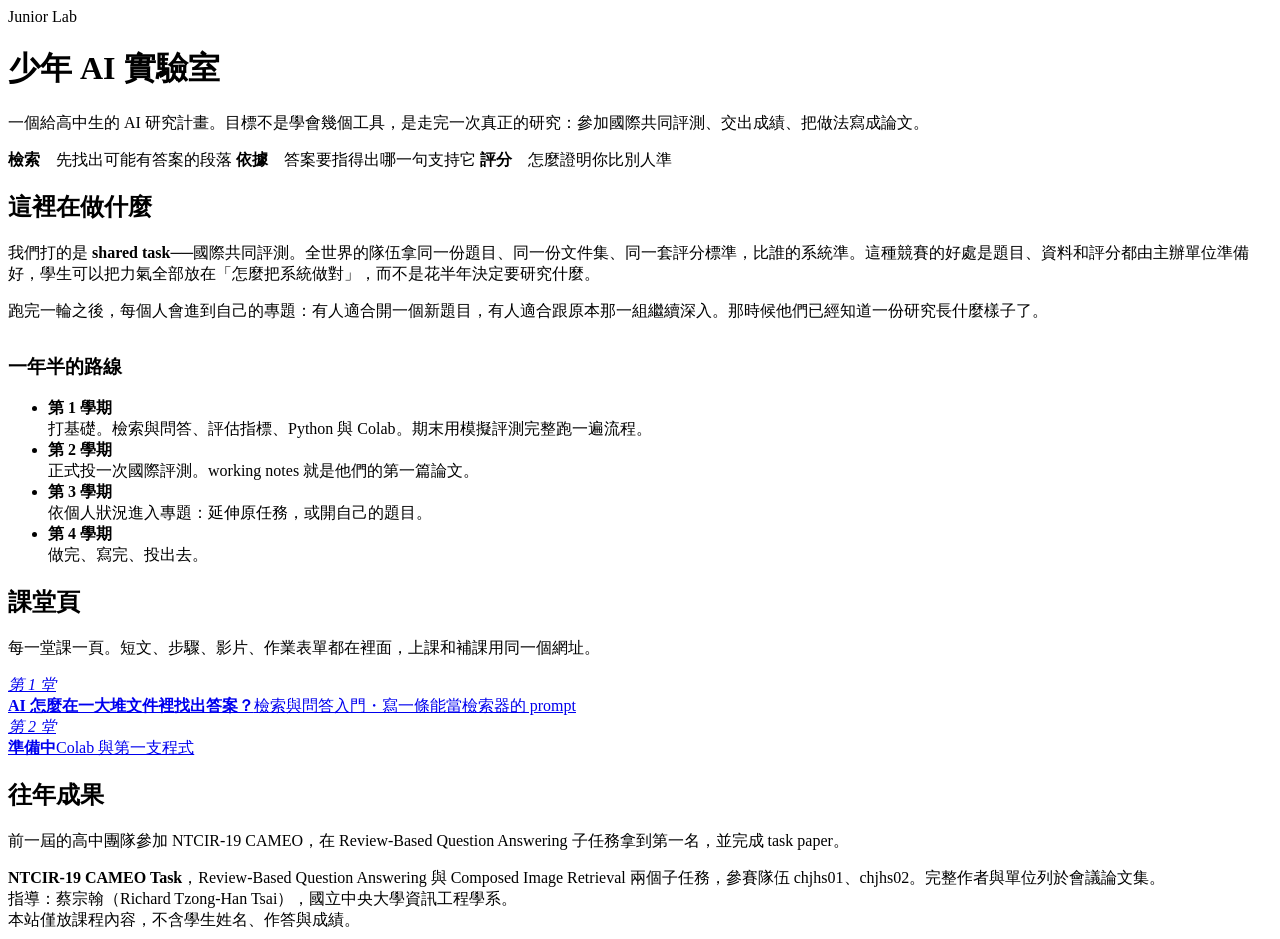
==== index.html @ f20d07a6 "Create index.html for Junior Lab project This HTML file serves as the main structure for the Junior " ====
<!doctype html>
<html lang="zh-Hant">
<head>
<meta charset="utf-8">
<meta name="viewport" content="width=device-width,initial-scale=1,viewport-fit=cover">
<meta name="robots" content="noindex, nofollow">
<title>Junior Lab — 少年 AI 實驗室</title>
<link rel="stylesheet" href="https://fonts.googleapis.com/css2?family=Noto+Sans+TC:wght@400;500;700;900&family=IBM+Plex+Mono:wght@400;600&display=swap">
<link rel="stylesheet" href="style.css">
</head>
<body>

<header class="hero">
  <div class="wrap">
    <span class="kicker">Junior Lab</span>
    <h1>少年 AI 實驗室</h1>
    <p>一個給高中生的 AI 研究計畫。目標不是學會幾個工具，是走完一次真正的研究：參加國際共同評測、交出成績、把做法寫成論文。</p>
    <div class="three">
      <span><b>檢索</b>　先找出可能有答案的段落</span>
      <span><b>依據</b>　答案要指得出哪一句支持它</span>
      <span><b>評分</b>　怎麼證明你比別人準</span>
    </div>
  </div>
</header>

<section><div class="wrap">
  <h2>這裡在做什麼</h2>
  <p class="lead">我們打的是 <strong>shared task</strong>──國際共同評測。全世界的隊伍拿同一份題目、同一份文件集、同一套評分標準，比誰的系統準。這種競賽的好處是題目、資料和評分都由主辦單位準備好，學生可以把力氣全部放在「怎麼把系統做對」，而不是花半年決定要研究什麼。</p>
  <p class="lead" style="margin-top:.8rem">跑完一輪之後，每個人會進到自己的專題：有人適合開一個新題目，有人適合跟原本那一組繼續深入。那時候他們已經知道一份研究長什麼樣子了。</p>

  <h3 style="margin-top:2rem">一年半的路線</h3>
  <ul class="road">
    <li><b>第 1 學期</b><div>打基礎。檢索與問答、評估指標、Python 與 Colab。期末用模擬評測完整跑一遍流程。</div></li>
    <li><b>第 2 學期</b><div>正式投一次國際評測。working notes 就是他們的第一篇論文。</div></li>
    <li><b>第 3 學期</b><div>依個人狀況進入專題：延伸原任務，或開自己的題目。</div></li>
    <li><b>第 4 學期</b><div>做完、寫完、投出去。</div></li>
  </ul>
</div></section>

<section><div class="wrap">
  <h2>課堂頁</h2>
  <p class="lead">每一堂課一頁。短文、步驟、影片、作業表單都在裡面，上課和補課用同一個網址。</p>
  <div class="weeks">
    <a href="w01.html"><em>第 1 堂</em><div><b>AI 怎麼在一大堆文件裡找出答案？</b><span>檢索與問答入門・寫一條能當檢索器的 prompt</span></div></a>
    <a class="soon" href="#"><em>第 2 堂</em><div><b>準備中</b><span>Colab 與第一支程式</span></div></a>
  </div>
</div></section>

<section><div class="wrap">
  <h2>往年成果</h2>
  <p class="lead">前一屆的高中團隊參加 NTCIR-19 CAMEO，在 Review-Based Question Answering 子任務拿到第一名，並完成 task paper。</p>
  <div class="cite">
    <b>NTCIR-19 CAMEO Task</b>，Review-Based Question Answering 與 Composed Image Retrieval 兩個子任務，參賽隊伍 chjhs01、chjhs02。完整作者與單位列於會議論文集。
  </div>
</div></section>

<footer><div class="wrap">
  指導：蔡宗翰（Richard Tzong-Han Tsai），國立中央大學資訊工程學系。<br>
  本站僅放課程內容，不含學生姓名、作答與成績。
</div></footer>

</body>
</html>
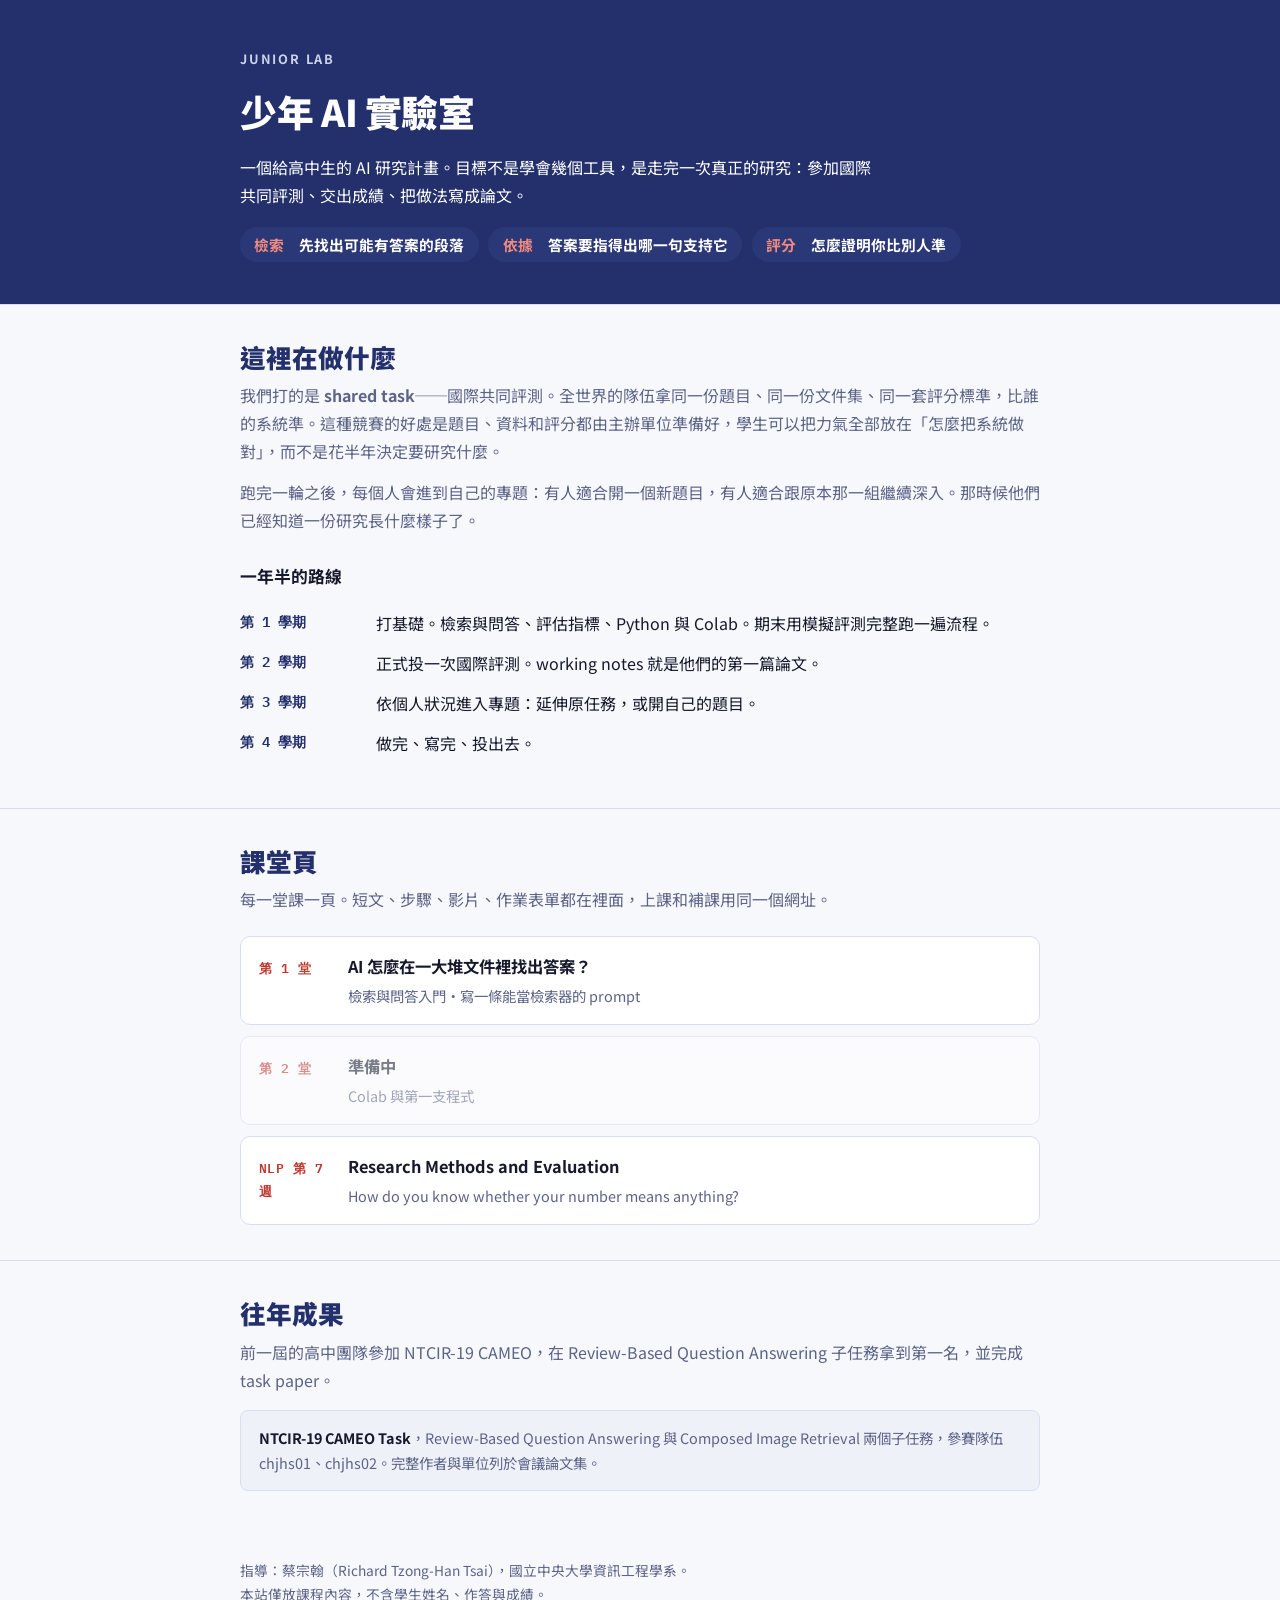
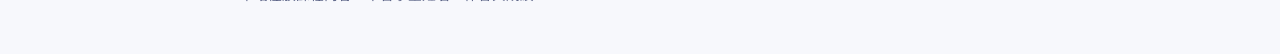
==== commit 72fd7512: "Add Week 7 page and videos; link it from the index" ====
--- a/index.html
+++ b/index.html
@@ -43,6 +43,7 @@
   <div class="weeks">
     <a href="w01.html"><em>第 1 堂</em><div><b>AI 怎麼在一大堆文件裡找出答案？</b><span>檢索與問答入門・寫一條能當檢索器的 prompt</span></div></a>
     <a class="soon" href="#"><em>第 2 堂</em><div><b>準備中</b><span>Colab 與第一支程式</span></div></a>
+    <a href="w07.html"><em>NLP 第 7 週</em><div><b>Research Methods and Evaluation</b><span>How do you know whether your number means anything?</span></div></a>
   </div>
 </div></section>
 
--- a/style.css
+++ b/style.css
@@ -0,0 +1,161 @@
+[hidden]{display:none!important}
+/* 單欄順序流程：頁首 → 三段課程帶 → 收尾；老師工具浮在右下 */
+:root{
+  --bg:#F7F8FC; --surface:#FFFFFF; --fg:#15192B; --muted:#5C6487; --line:#D9DEEF;
+  --band:#23306B; --band-fg:#FFFFFF; --band-soft:#2B3878;
+  --head:#23306B; --accent:#C0392F; --accent-fg:#FFFFFF; --gold:#23306B; --gold-soft:#EEF1F8;
+  --sans:"Noto Sans TC",system-ui,-apple-system,"PingFang TC","Microsoft JhengHei",sans-serif;
+  --mono:"IBM Plex Mono",ui-monospace,SFMono-Regular,Menlo,monospace;
+}
+@media (prefers-color-scheme:dark){:root:not([data-theme="light"]){
+  --bg:#0F1120; --surface:#171B2C; --fg:#ECEEF6; --muted:#A8B2D6; --line:#2A3150;
+  --band:#1B2454; --band-fg:#FFFFFF; --band-soft:#243063;
+  --head:#B4BEE8; --accent:#F08A7F; --accent-fg:#1A0C0D; --gold:#CBD2EA; --gold-soft:#1E2746;
+  color-scheme:dark}}
+:root[data-theme="dark"]{
+  --bg:#0F1120; --surface:#171B2C; --fg:#ECEEF6; --muted:#A8B2D6; --line:#2A3150;
+  --band:#1B2454; --band-fg:#FFFFFF; --band-soft:#243063;
+  --head:#B4BEE8; --accent:#F08A7F; --accent-fg:#1A0C0D; --gold:#CBD2EA; --gold-soft:#1E2746;
+  color-scheme:dark}
+
+*{box-sizing:border-box}
+body{background:var(--bg);color:var(--fg);font-family:var(--sans);font-size:16px;line-height:1.75;margin:0}
+.wrap{max-width:52rem;margin:0 auto;padding-left:max(16px,env(safe-area-inset-left,0px));padding-right:max(16px,env(safe-area-inset-right,0px))}
+h1,h2,h3{text-wrap:balance;line-height:1.3;margin:0}
+h1{font-size:clamp(1.6rem,5vw,2.3rem);font-weight:900;letter-spacing:-.01em}
+h2{font-size:clamp(1.25rem,3.5vw,1.6rem);font-weight:900;color:var(--head)}
+h3{font-size:1.05rem;font-weight:700}
+p{margin:0}
+a{color:inherit}
+
+/* 頁首 */
+header{background:var(--band);color:var(--band-fg)}
+header .wrap{padding-block:2.2rem 2rem;display:flex;flex-direction:column;gap:1.1rem}
+.kicker{font-size:.8rem;letter-spacing:.14em;text-transform:uppercase;color:#CBD2EA;font-weight:700}
+.three{display:flex;flex-wrap:wrap;gap:.6rem}
+.three span{background:var(--band-soft);border-radius:999px;padding:.3rem .9rem;font-weight:700;font-size:.92rem}
+.three b{color:#F08A7F}
+
+/* 導覽 */
+nav{position:sticky;top:env(safe-area-inset-top,0px);z-index:30;background:var(--surface);border-bottom:1px solid var(--line)}
+nav .wrap{padding-block:.5rem;display:flex;gap:.3rem;overflow-x:auto;scrollbar-width:none}
+nav a{flex:0 0 auto;text-decoration:none;font-size:.86rem;font-weight:700;color:var(--muted);padding:.35rem .6rem;border-radius:8px;white-space:nowrap}
+nav a:hover,nav a:focus-visible{background:var(--bg);color:var(--head)}
+
+section{border-top:1px solid var(--line)}
+section .wrap{padding-block:2.2rem}
+.stage{display:flex;align-items:baseline;gap:.7rem;flex-wrap:wrap;margin-bottom:.3rem}
+.stage em{font-style:normal;font-family:var(--mono);font-size:.82rem;font-weight:600;color:var(--accent);letter-spacing:.06em}
+.lead{color:var(--muted);margin-top:.5rem}
+
+video{width:100%;max-width:100%;border-radius:12px;display:block;margin-top:1.3rem;background:#000}
+figcaption{font-size:.82rem;color:var(--muted);margin-top:.4rem}
+
+.q{background:var(--band);color:var(--band-fg);border-radius:12px;padding:1rem 1.2rem;margin-top:1.4rem}
+.q small{display:block;font-size:.78rem;letter-spacing:.1em;color:#CBD2EA;font-weight:700;margin-bottom:.15rem}
+.q strong{font-size:clamp(1.05rem,3vw,1.3rem);font-weight:900}
+
+.psg{display:grid;gap:.6rem;margin-top:1.2rem}
+.psg li{list-style:none;display:grid;grid-template-columns:2.1rem 1fr;gap:.85rem;background:var(--surface);border:1px solid var(--line);border-radius:10px;padding:.85rem 1rem;min-width:0}
+.psg b{font-family:var(--mono);font-size:1.15rem;font-weight:600;color:var(--head);line-height:1.5}
+.psg p{min-width:0}
+
+ol.steps{margin:1.4rem 0 0;padding:0;display:grid;gap:.9rem;counter-reset:s}
+ol.steps li{list-style:none;counter-increment:s;display:grid;grid-template-columns:1.9rem 1fr;gap:.85rem;min-width:0}
+ol.steps li::before{content:counter(s);font-family:var(--mono);font-weight:600;color:var(--accent-fg);background:var(--accent);width:1.9rem;height:1.9rem;border-radius:50%;display:grid;place-items:center;font-size:.95rem}
+ol.steps h3{margin-bottom:.1rem}
+ol.steps p{color:var(--muted);font-size:.95rem}
+
+.rule{background:var(--gold-soft);border-radius:10px;padding:.8rem 1rem;margin-top:1.2rem;font-weight:700;color:var(--gold);font-size:.95rem}
+
+.cta{display:inline-flex;align-items:center;gap:.5rem;margin-top:1.4rem;background:var(--accent);color:var(--accent-fg);text-decoration:none;font-weight:900;padding:.8rem 1.4rem;border-radius:10px;font-size:1.02rem}
+.cta:hover,.cta:focus-visible{filter:brightness(1.08)}
+
+table{width:100%;border-collapse:collapse;margin-top:1.2rem;font-size:.9rem}
+.tw{overflow-x:auto}
+th{background:var(--band);color:var(--band-fg);text-align:left;padding:.55rem .7rem;font-size:.85rem;white-space:nowrap}
+td{border:1px solid var(--line);padding:.6rem .7rem;vertical-align:top}
+td:first-child{font-weight:700;color:var(--head);white-space:nowrap}
+
+.four{margin:1.3rem 0 0;padding-left:1.3rem;display:grid;gap:.4rem}
+.four li{font-weight:700}
+
+/* 老師工具 */
+#tools{position:fixed;right:max(14px,env(safe-area-inset-right,0px));bottom:calc(14px + env(safe-area-inset-bottom,0px));z-index:50;display:flex;flex-direction:column;align-items:flex-end;gap:.6rem}
+#panel{background:var(--surface);border:1px solid var(--line);border-radius:14px;padding:1rem;box-shadow:0 12px 34px rgba(16,18,27,.22);width:min(19rem,calc(100vw - 28px));display:grid;gap:.9rem}
+#clock{font-family:var(--mono);font-size:3.1rem;font-weight:600;text-align:center;line-height:1;font-variant-numeric:tabular-nums;color:var(--head)}
+#clock.low{color:var(--accent)}
+.row{display:flex;gap:.45rem;flex-wrap:wrap}
+button{font-family:inherit;font-size:.9rem;font-weight:700;border-radius:9px;border:1px solid var(--line);background:var(--bg);color:var(--fg);padding:.5rem .85rem;cursor:pointer;flex:1 1 auto}
+button:hover,button:focus-visible{border-color:var(--head)}
+button.pri{background:var(--accent);color:var(--accent-fg);border-color:transparent}
+#draw{font-family:var(--mono);font-size:3.1rem;font-weight:600;text-align:center;line-height:1;color:var(--accent)}
+#drawn{font-size:.8rem;color:var(--muted);text-align:center;min-height:1.2em}
+.toggle{background:var(--band);color:var(--band-fg);border:none;border-radius:999px;padding:.6rem 1.1rem;box-shadow:0 8px 22px rgba(16,18,27,.26);flex:0 0 auto}
+footer .wrap{padding-block:2rem 3rem;color:var(--muted);font-size:.86rem}
+@media (prefers-reduced-motion:no-preference){#draw{transition:opacity .12s}}
+
+/* 首頁 */
+.hero .wrap{padding-block:3rem 2.6rem;display:flex;flex-direction:column;gap:1.1rem}
+.hero p{max-width:40rem}
+.weeks{display:grid;gap:.7rem;margin-top:1.4rem}
+.weeks a{display:grid;grid-template-columns:4.6rem 1fr;gap:1rem;align-items:baseline;text-decoration:none;background:var(--surface);border:1px solid var(--line);border-radius:10px;padding:.95rem 1.1rem;min-width:0}
+.weeks a:hover,.weeks a:focus-visible{border-color:var(--head)}
+.weeks em{font-style:normal;font-family:var(--mono);font-size:.8rem;font-weight:600;color:var(--accent);letter-spacing:.04em}
+.weeks b{font-size:1.02rem;display:block}
+.weeks span{color:var(--muted);font-size:.9rem}
+.weeks .soon{opacity:.55;pointer-events:none}
+.road{display:grid;gap:.75rem;margin-top:1.3rem;padding:0;list-style:none}
+.road li{display:grid;grid-template-columns:7.5rem 1fr;gap:1rem;min-width:0}
+.road b{font-family:var(--mono);font-size:.85rem;font-weight:600;color:var(--head)}
+.cite{background:var(--gold-soft);border:1px solid var(--line);border-radius:8px;padding:.9rem 1.1rem;margin-top:1rem;font-size:.9rem;color:var(--muted)}
+.cite b{color:var(--fg)}
+.back{display:inline-block;margin-bottom:.4rem;font-size:.85rem;color:#CBD2EA;text-decoration:none;font-weight:700}
+.back:hover{text-decoration:underline}
+
+/* ===== 投影模式 ===== */
+body.pres{overflow:hidden;font-size:19px}
+body.pres>header,body.pres>nav,body.pres>footer{display:none}
+body.pres section{position:fixed;inset:0;border-top:0;display:none;overflow-y:auto;z-index:20;background:var(--bg)}
+body.pres section.on{display:block}
+body.pres section>.wrap{max-width:62rem;min-height:100dvh;display:flex;flex-direction:column;justify-content:center;padding-block:3rem 5.5rem}
+body.pres h2{font-size:clamp(1.9rem,4.4vw,3rem)}
+body.pres .stage em{font-size:1rem}
+body.pres .q strong{font-size:clamp(1.35rem,3.4vw,2.1rem)}
+body.pres video{width:auto;max-width:100%;max-height:58dvh;margin:1.1rem auto 0}
+body.pres figcaption{text-align:center}
+body.pres .psg li{padding:.7rem 1rem}
+body.pres .steps li{padding-block:.5rem}
+body.pres #tools{display:none}
+#presbar{position:fixed;left:50%;transform:translateX(-50%);bottom:max(14px,env(safe-area-inset-bottom,0px));z-index:60;display:none;gap:.4rem;align-items:center;background:var(--surface);border:1px solid var(--line);border-radius:999px;padding:.35rem .5rem;box-shadow:0 6px 24px rgba(0,0,0,.18)}
+body.pres #presbar{display:flex}
+#presbar button{font:inherit;font-size:.9rem;font-weight:700;border:0;background:transparent;color:var(--fg);padding:.3rem .7rem;border-radius:999px;cursor:pointer}
+#presbar button:hover{background:var(--bg)}
+#presbar .pri{background:var(--head);color:#fff}
+#presnum{font-family:var(--mono);font-size:.85rem;color:var(--muted);padding-inline:.3rem}
+.brk{display:none}
+
+/* 號次表 */
+.rosh{margin-top:1.4rem;color:var(--head);font-size:1.05rem}
+.roster{display:grid;grid-template-columns:repeat(5,1fr);gap:.6rem;margin:.9rem 0 0;padding:0}
+.roster li{list-style:none;background:var(--gold-soft);border:1px solid var(--line);border-radius:10px;padding:.9rem .4rem;text-align:center;min-width:0}
+.roster b{display:block;font-family:var(--mono);font-size:2rem;font-weight:600;color:var(--head);line-height:1.1}
+.roster span{display:block;margin-top:.3rem;font-size:.9rem;color:var(--muted);white-space:nowrap;overflow:hidden;text-overflow:ellipsis}
+@media (max-width:560px){.roster{grid-template-columns:repeat(3,1fr)}}
+body.pres .roster b{font-size:2.6rem}
+body.pres .roster span{font-size:1.05rem}
+
+/* QR */
+.qrbig{display:flex;gap:1.3rem;align-items:center;background:var(--surface);border:1px solid var(--line);border-radius:14px;padding:1.1rem 1.2rem;margin-top:1.4rem;flex-wrap:wrap}
+.qrbig>div{flex:1 1 18rem;min-width:0}
+.qrbig .qrimg{width:9rem;height:9rem;flex:0 0 auto;image-rendering:pixelated;background:#fff;border-radius:8px}
+.qrbig strong{display:block;font-size:1.15rem;color:var(--head)}
+.qrbig p{margin-top:.35rem;color:var(--muted);font-size:.95rem}
+.qrbig code{display:inline-block;margin-top:.5rem;font-family:var(--mono);font-size:.85rem;color:var(--fg);background:var(--bg);border:1px solid var(--line);border-radius:6px;padding:.15rem .5rem}
+.qrsmall{position:absolute;top:1.6rem;right:max(16px,env(safe-area-inset-right,0px));display:grid;justify-items:center;gap:.2rem;text-decoration:none;background:#fff;border-radius:10px;padding:.45rem .45rem .3rem}
+.qrsmall .qrimg{width:4.6rem;height:4.6rem;display:block;image-rendering:pixelated}
+.qrsmall span{font-size:.7rem;font-weight:700;color:#23306B;letter-spacing:.08em}
+header .wrap{position:relative}
+@media (max-width:720px){.qrsmall{display:none}}
+body.pres .qrbig .qrimg{width:13rem;height:13rem}
+body.pres .qrbig strong{font-size:1.5rem}
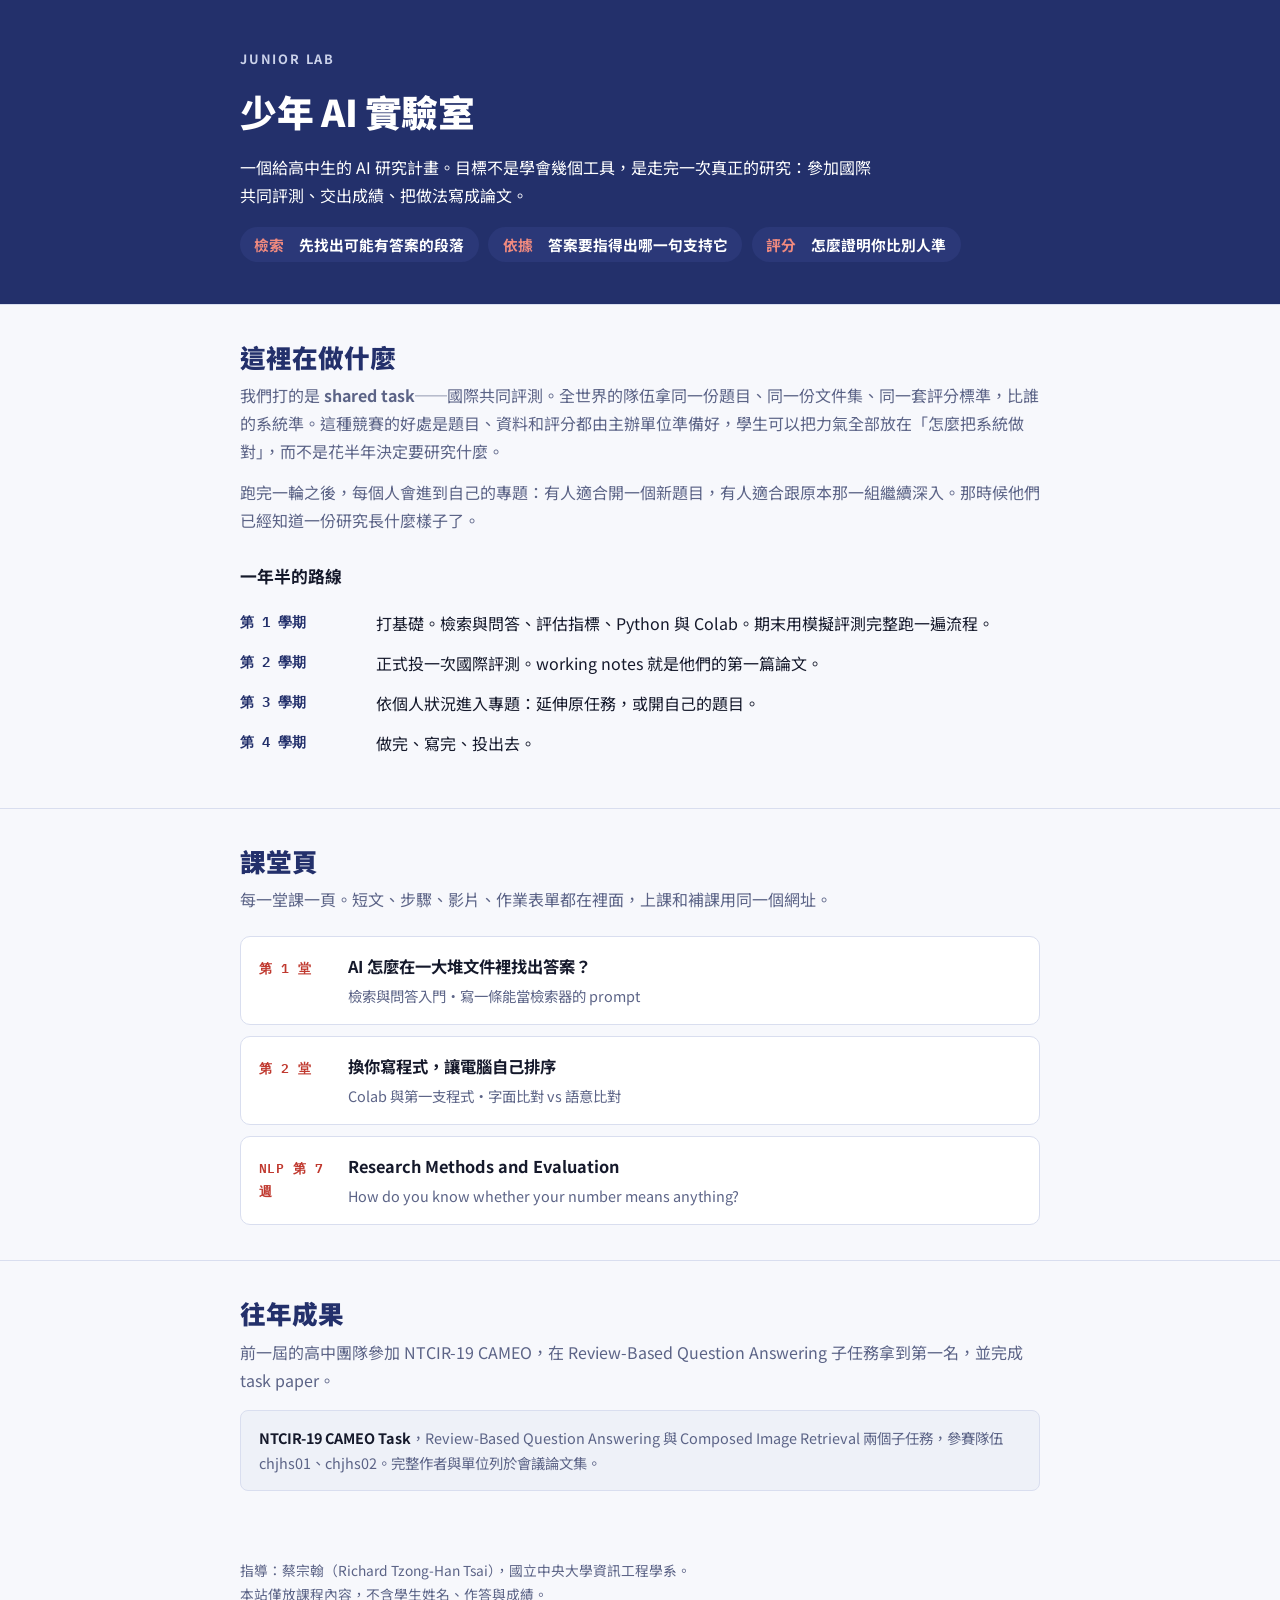
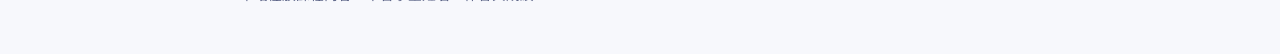
==== commit 8f8e7bb6: "Add files via upload Add week 2 lesson page and Colab notebook" ====
--- a/index.html
+++ b/index.html
@@ -42,7 +42,7 @@
   <p class="lead">每一堂課一頁。短文、步驟、影片、作業表單都在裡面，上課和補課用同一個網址。</p>
   <div class="weeks">
     <a href="w01.html"><em>第 1 堂</em><div><b>AI 怎麼在一大堆文件裡找出答案？</b><span>檢索與問答入門・寫一條能當檢索器的 prompt</span></div></a>
-    <a class="soon" href="#"><em>第 2 堂</em><div><b>準備中</b><span>Colab 與第一支程式</span></div></a>
+    <a href="w02.html"><em>第 2 堂</em><div><b>換你寫程式，讓電腦自己排序</b><span>Colab 與第一支程式・字面比對 vs 語意比對</span></div></a>
     <a href="w07.html"><em>NLP 第 7 週</em><div><b>Research Methods and Evaluation</b><span>How do you know whether your number means anything?</span></div></a>
   </div>
 </div></section>
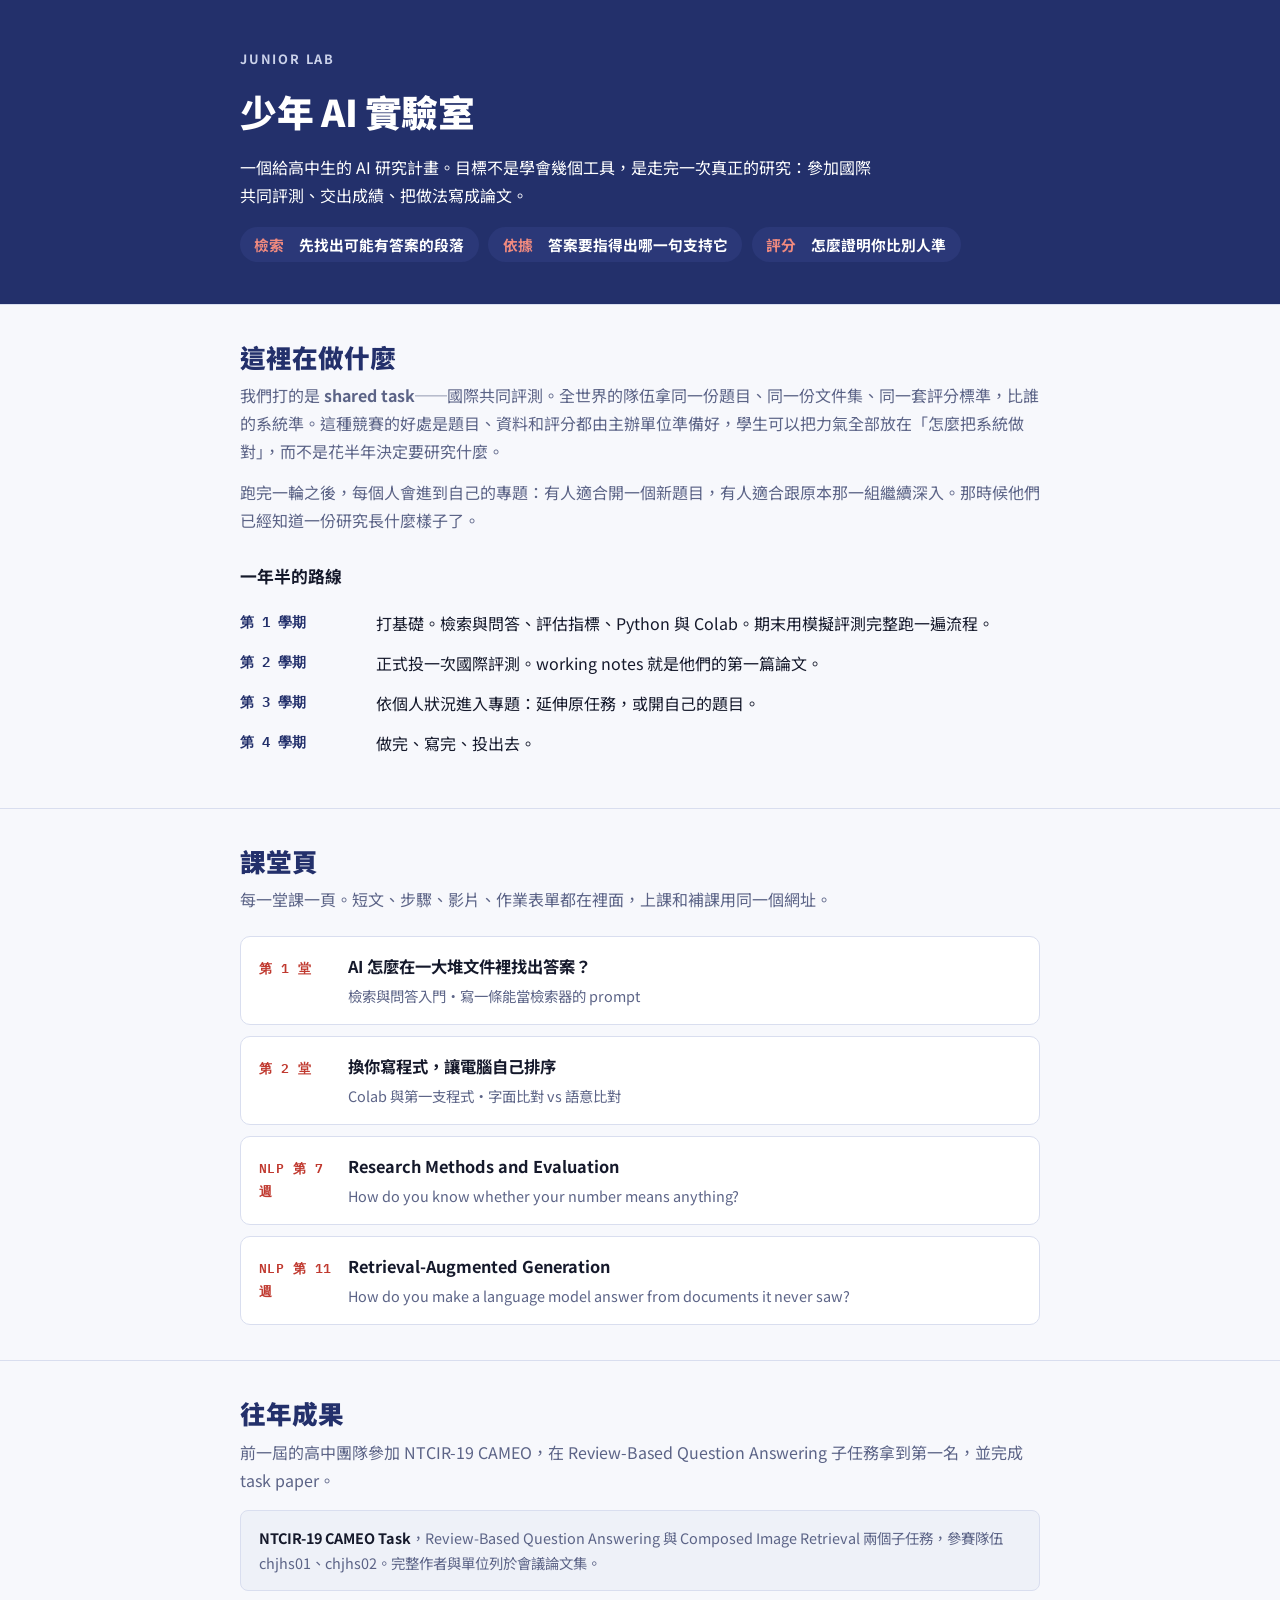
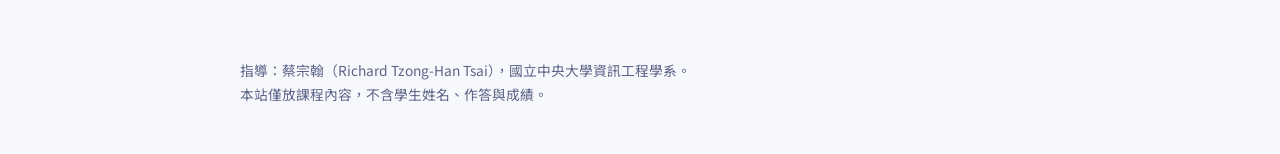
==== commit 30fa450f: "Add files via upload" ====
--- a/index.html
+++ b/index.html
@@ -44,6 +44,7 @@
     <a href="w01.html"><em>第 1 堂</em><div><b>AI 怎麼在一大堆文件裡找出答案？</b><span>檢索與問答入門・寫一條能當檢索器的 prompt</span></div></a>
     <a href="w02.html"><em>第 2 堂</em><div><b>換你寫程式，讓電腦自己排序</b><span>Colab 與第一支程式・字面比對 vs 語意比對</span></div></a>
     <a href="w07.html"><em>NLP 第 7 週</em><div><b>Research Methods and Evaluation</b><span>How do you know whether your number means anything?</span></div></a>
+    <a href="w11.html"><em>NLP 第 11 週</em><div><b>Retrieval-Augmented Generation</b><span>How do you make a language model answer from documents it never saw?</span></div></a>
   </div>
 </div></section>
 
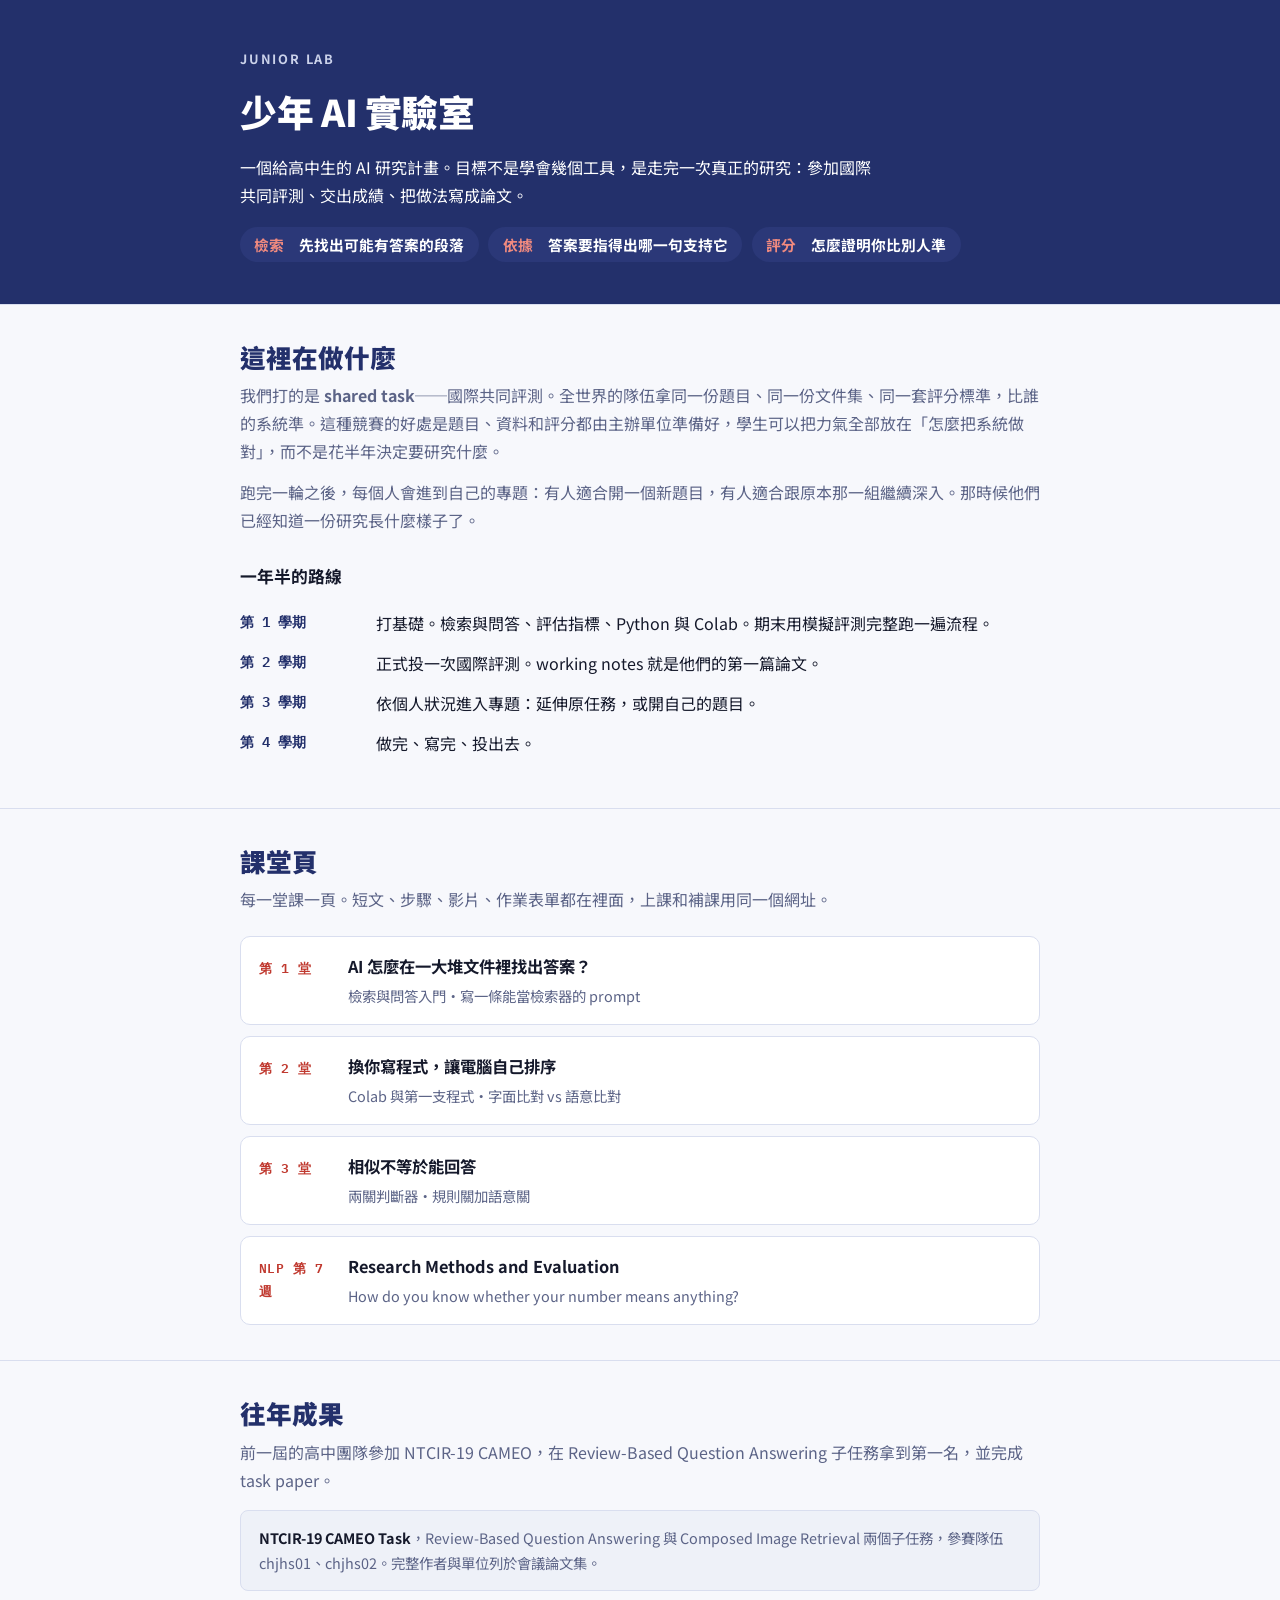
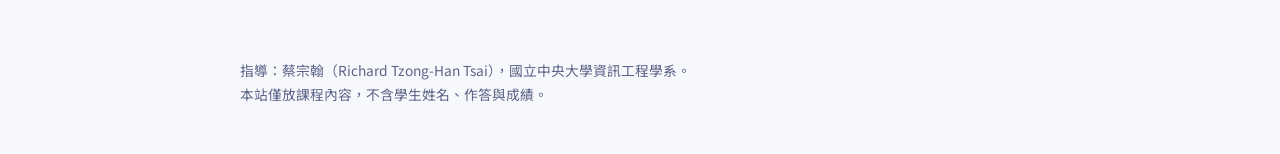
==== commit be9a8807: "Add files via upload" ====
--- a/index.html
+++ b/index.html
@@ -43,8 +43,8 @@
   <div class="weeks">
     <a href="w01.html"><em>第 1 堂</em><div><b>AI 怎麼在一大堆文件裡找出答案？</b><span>檢索與問答入門・寫一條能當檢索器的 prompt</span></div></a>
     <a href="w02.html"><em>第 2 堂</em><div><b>換你寫程式，讓電腦自己排序</b><span>Colab 與第一支程式・字面比對 vs 語意比對</span></div></a>
+    <a href="w03.html"><em>第 3 堂</em><div><b>相似不等於能回答</b><span>兩關判斷器・規則關加語意關</span></div></a>
     <a href="w07.html"><em>NLP 第 7 週</em><div><b>Research Methods and Evaluation</b><span>How do you know whether your number means anything?</span></div></a>
-    <a href="w11.html"><em>NLP 第 11 週</em><div><b>Retrieval-Augmented Generation</b><span>How do you make a language model answer from documents it never saw?</span></div></a>
   </div>
 </div></section>
 
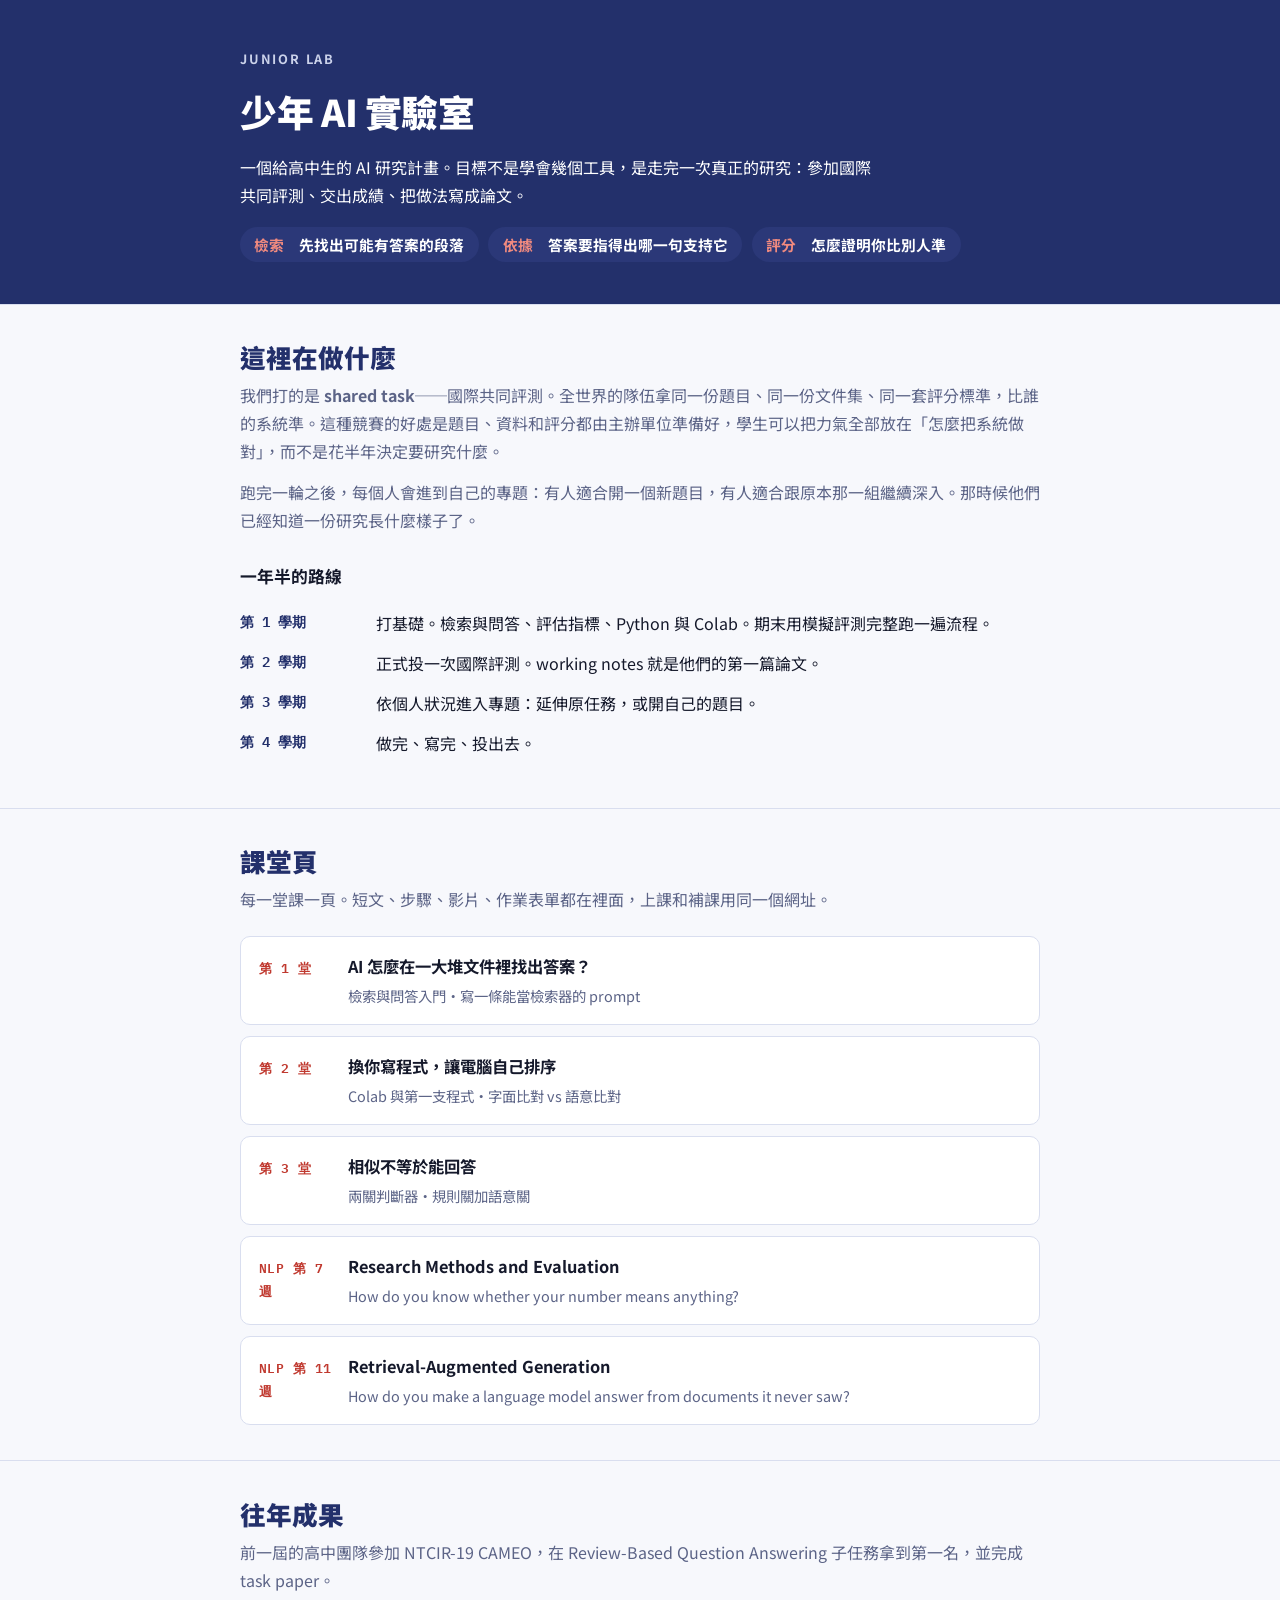
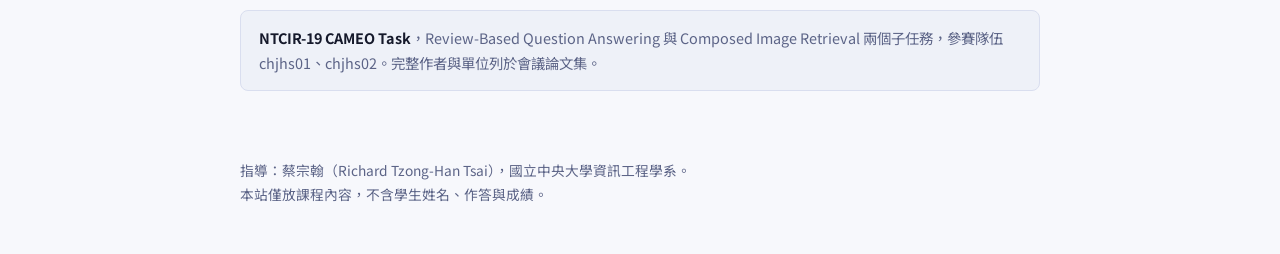
==== commit ba763622: "Add files via upload" ====
--- a/index.html
+++ b/index.html
@@ -45,6 +45,7 @@
     <a href="w02.html"><em>第 2 堂</em><div><b>換你寫程式，讓電腦自己排序</b><span>Colab 與第一支程式・字面比對 vs 語意比對</span></div></a>
     <a href="w03.html"><em>第 3 堂</em><div><b>相似不等於能回答</b><span>兩關判斷器・規則關加語意關</span></div></a>
     <a href="w07.html"><em>NLP 第 7 週</em><div><b>Research Methods and Evaluation</b><span>How do you know whether your number means anything?</span></div></a>
+    <a href="w11.html"><em>NLP 第 11 週</em><div><b>Retrieval-Augmented Generation</b><span>How do you make a language model answer from documents it never saw?</span></div></a>
   </div>
 </div></section>
 
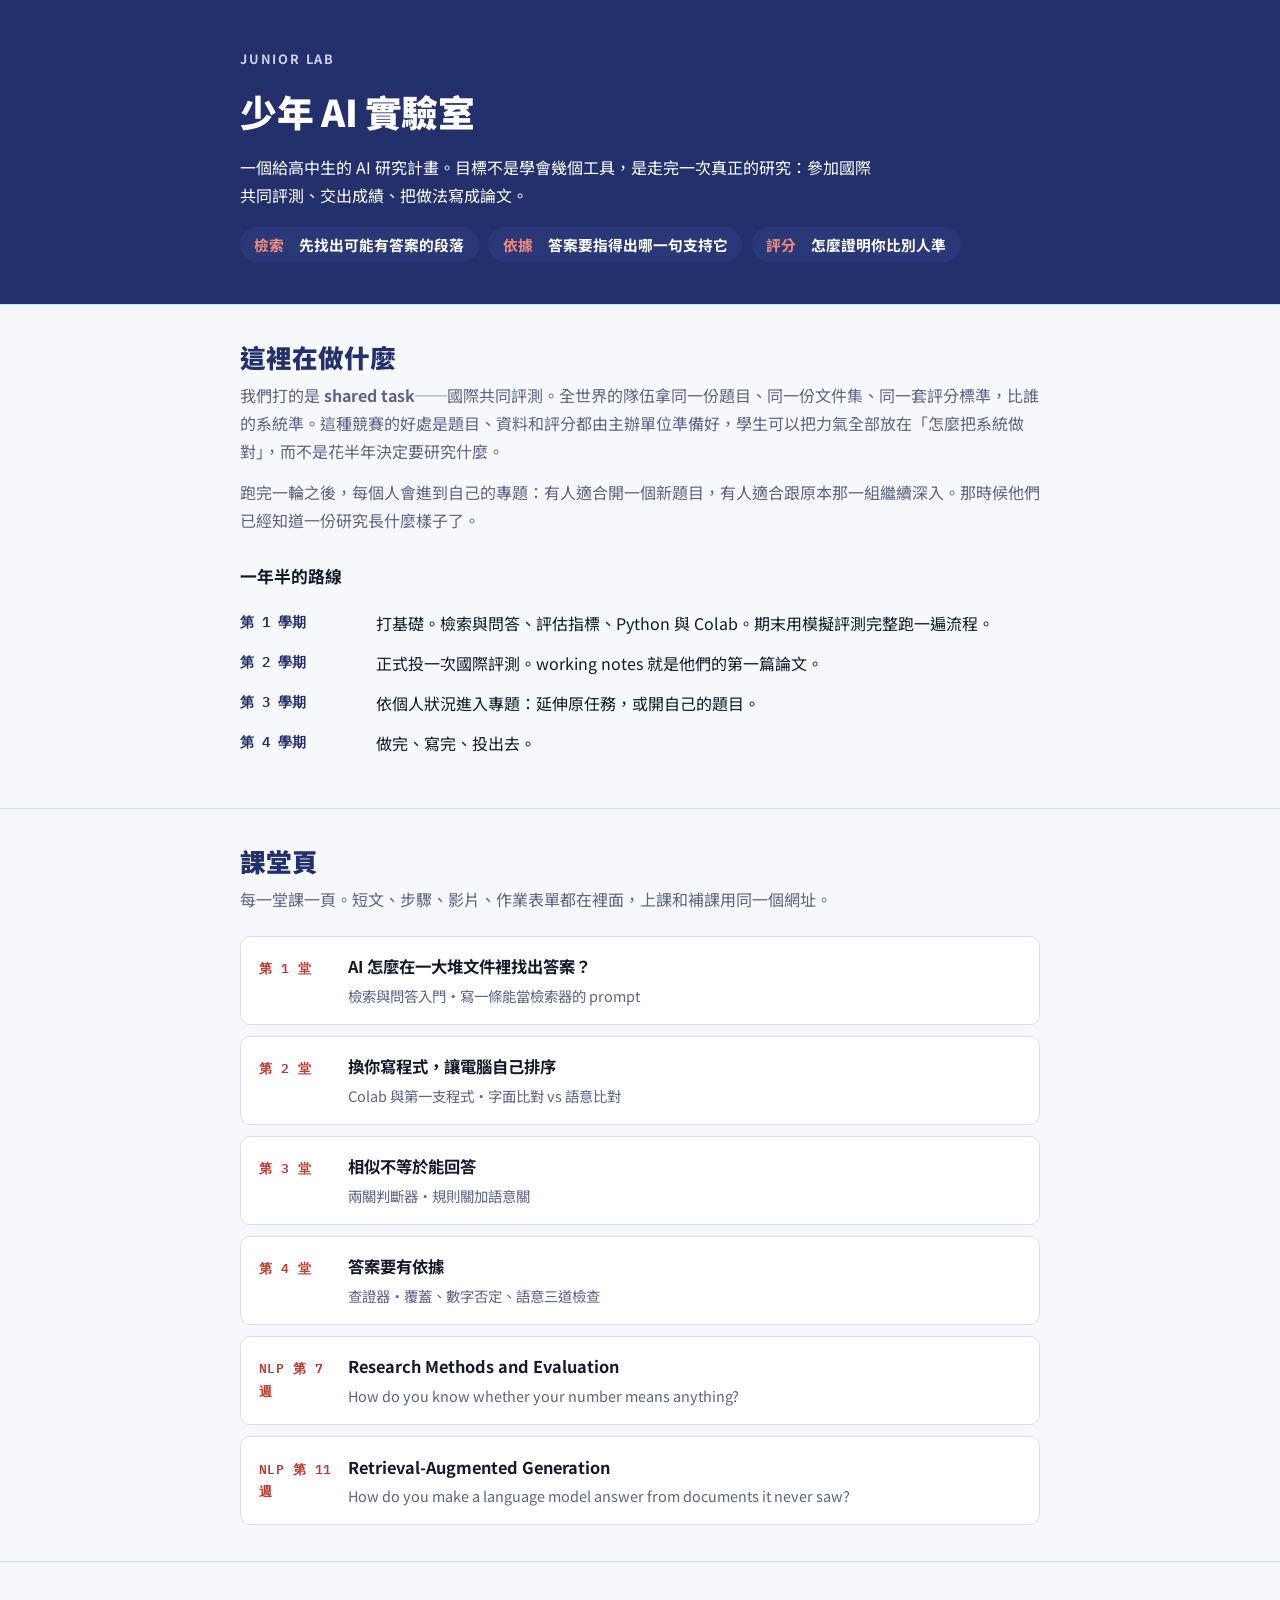
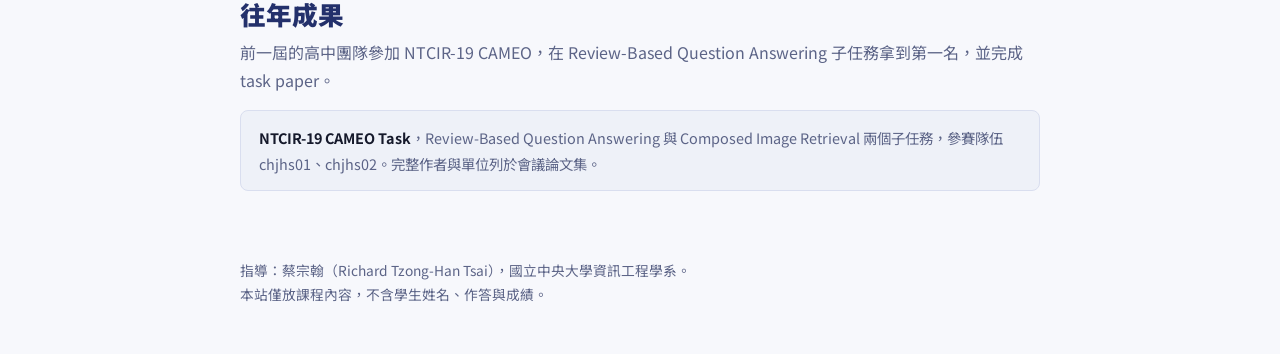
==== commit b2aa9631: "Add files via upload" ====
--- a/index.html
+++ b/index.html
@@ -44,6 +44,7 @@
     <a href="w01.html"><em>第 1 堂</em><div><b>AI 怎麼在一大堆文件裡找出答案？</b><span>檢索與問答入門・寫一條能當檢索器的 prompt</span></div></a>
     <a href="w02.html"><em>第 2 堂</em><div><b>換你寫程式，讓電腦自己排序</b><span>Colab 與第一支程式・字面比對 vs 語意比對</span></div></a>
     <a href="w03.html"><em>第 3 堂</em><div><b>相似不等於能回答</b><span>兩關判斷器・規則關加語意關</span></div></a>
+    <a href="w04.html"><em>第 4 堂</em><div><b>答案要有依據</b><span>查證器・覆蓋、數字否定、語意三道檢查</span></div></a>
     <a href="w07.html"><em>NLP 第 7 週</em><div><b>Research Methods and Evaluation</b><span>How do you know whether your number means anything?</span></div></a>
     <a href="w11.html"><em>NLP 第 11 週</em><div><b>Retrieval-Augmented Generation</b><span>How do you make a language model answer from documents it never saw?</span></div></a>
   </div>
